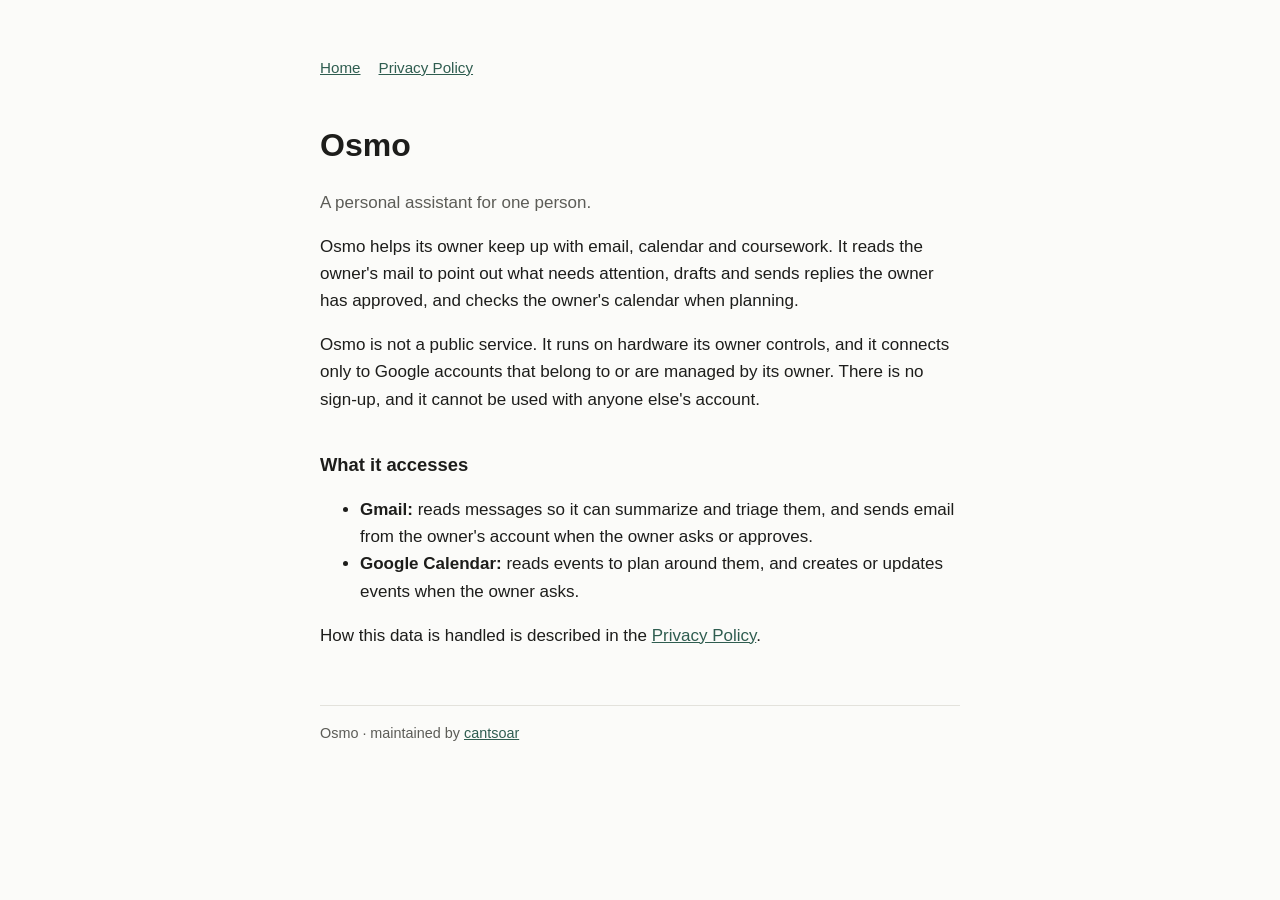
==== index.html @ bdcc7ca0 "Osmo homepage and privacy policy" ====
<!doctype html>
<html lang="en">
<head>
<meta charset="utf-8">
<meta name="viewport" content="width=device-width, initial-scale=1">
<title>Osmo</title>
<meta name="description" content="Osmo is a personal assistant that helps its owner manage email, calendar and coursework.">
<link rel="stylesheet" href="style.css">
</head>
<body>
<main>
<nav><a href="./">Home</a><a href="privacy.html">Privacy Policy</a></nav>
<h1>Osmo</h1>
<p class="muted">A personal assistant for one person.</p>

<p>Osmo helps its owner keep up with email, calendar and coursework. It reads the owner's mail to point
out what needs attention, drafts and sends replies the owner has approved, and checks the owner's
calendar when planning.</p>

<p>Osmo is not a public service. It runs on hardware its owner controls, and it connects only to
Google accounts that belong to or are managed by its owner. There is no sign-up, and it cannot be used
with anyone else's account.</p>

<h2>What it accesses</h2>
<ul>
<li><strong>Gmail:</strong> reads messages so it can summarize and triage them, and sends email from the
owner's account when the owner asks or approves.</li>
<li><strong>Google Calendar:</strong> reads events to plan around them, and creates or updates events
when the owner asks.</li>
</ul>
<p>How this data is handled is described in the <a href="privacy.html">Privacy Policy</a>.</p>

<footer>Osmo · maintained by <a href="https://github.com/cantsoar">cantsoar</a></footer>
</main>
</body>
</html>
---- style.css ----
:root{--bg:#fbfbf9;--fg:#1d1d1b;--muted:#5c5c57;--line:#e3e2dc;--accent:#2f5d50}
@media (prefers-color-scheme:dark){:root{--bg:#161614;--fg:#ecebe6;--muted:#a3a29b;--line:#2e2d29;--accent:#8cc3b1}}
*{box-sizing:border-box}
body{margin:0;background:var(--bg);color:var(--fg);font:17px/1.6 -apple-system,BlinkMacSystemFont,"Segoe UI",Roboto,sans-serif}
main{max-width:680px;margin:0 auto;padding:56px 20px 80px}
h1{font-size:2rem;margin:0 0 4px}h2{font-size:1.15rem;margin:2em 0 .4em}
p,li{color:var(--fg)}.muted{color:var(--muted)}
a{color:var(--accent)}
nav{display:flex;gap:18px;margin:0 0 40px;font-size:.95rem}
footer{margin-top:56px;padding-top:16px;border-top:1px solid var(--line);font-size:.9rem;color:var(--muted)}
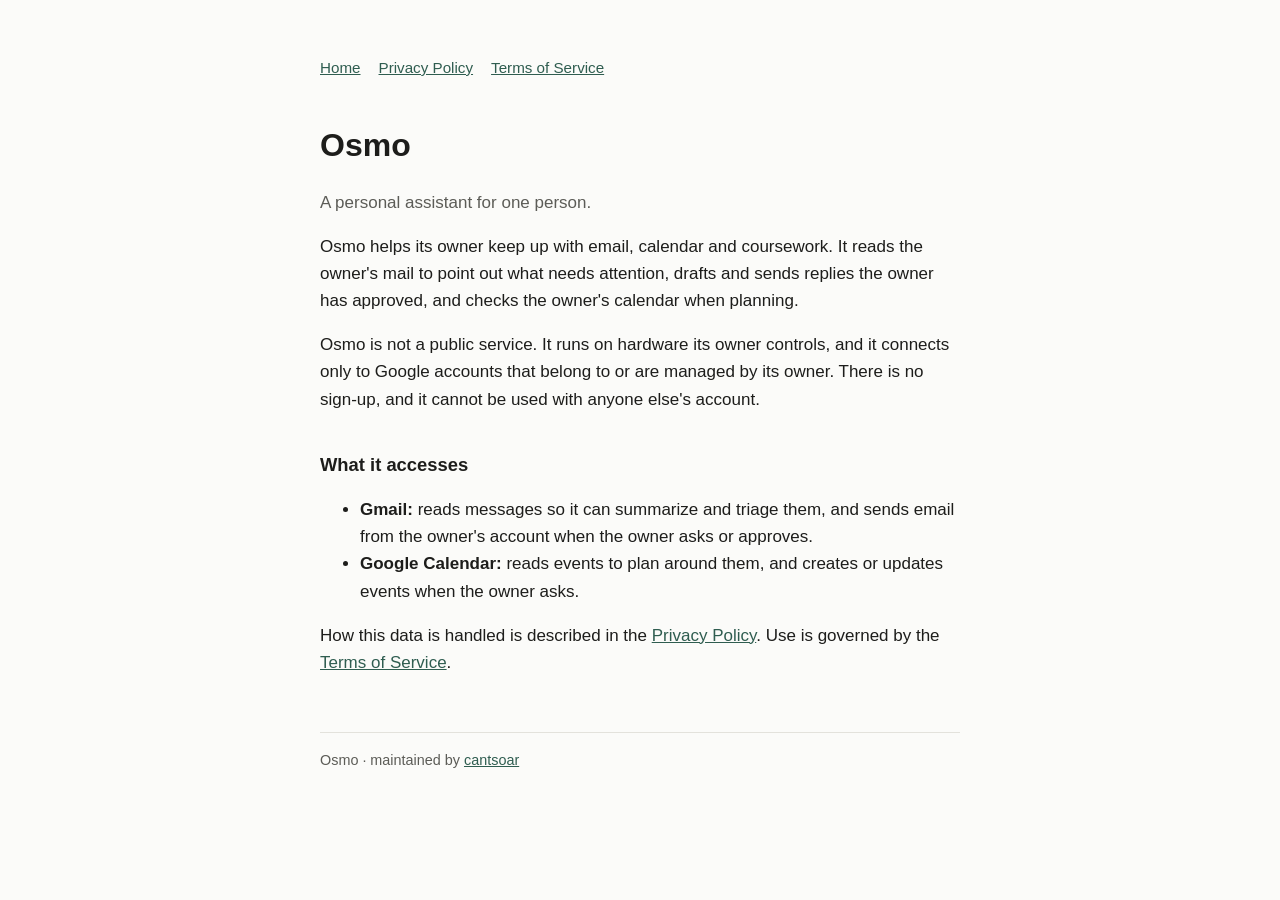
==== commit cd875455: "Add terms of service" ====
--- a/index.html
+++ b/index.html
@@ -9,7 +9,7 @@
 </head>
 <body>
 <main>
-<nav><a href="./">Home</a><a href="privacy.html">Privacy Policy</a></nav>
+<nav><a href="./">Home</a><a href="privacy.html">Privacy Policy</a><a href="terms.html">Terms of Service</a></nav>
 <h1>Osmo</h1>
 <p class="muted">A personal assistant for one person.</p>
 
@@ -28,7 +28,7 @@
 <li><strong>Google Calendar:</strong> reads events to plan around them, and creates or updates events
 when the owner asks.</li>
 </ul>
-<p>How this data is handled is described in the <a href="privacy.html">Privacy Policy</a>.</p>
+<p>How this data is handled is described in the <a href="privacy.html">Privacy Policy</a>. Use is governed by the <a href="terms.html">Terms of Service</a>.</p>
 
 <footer>Osmo · maintained by <a href="https://github.com/cantsoar">cantsoar</a></footer>
 </main>
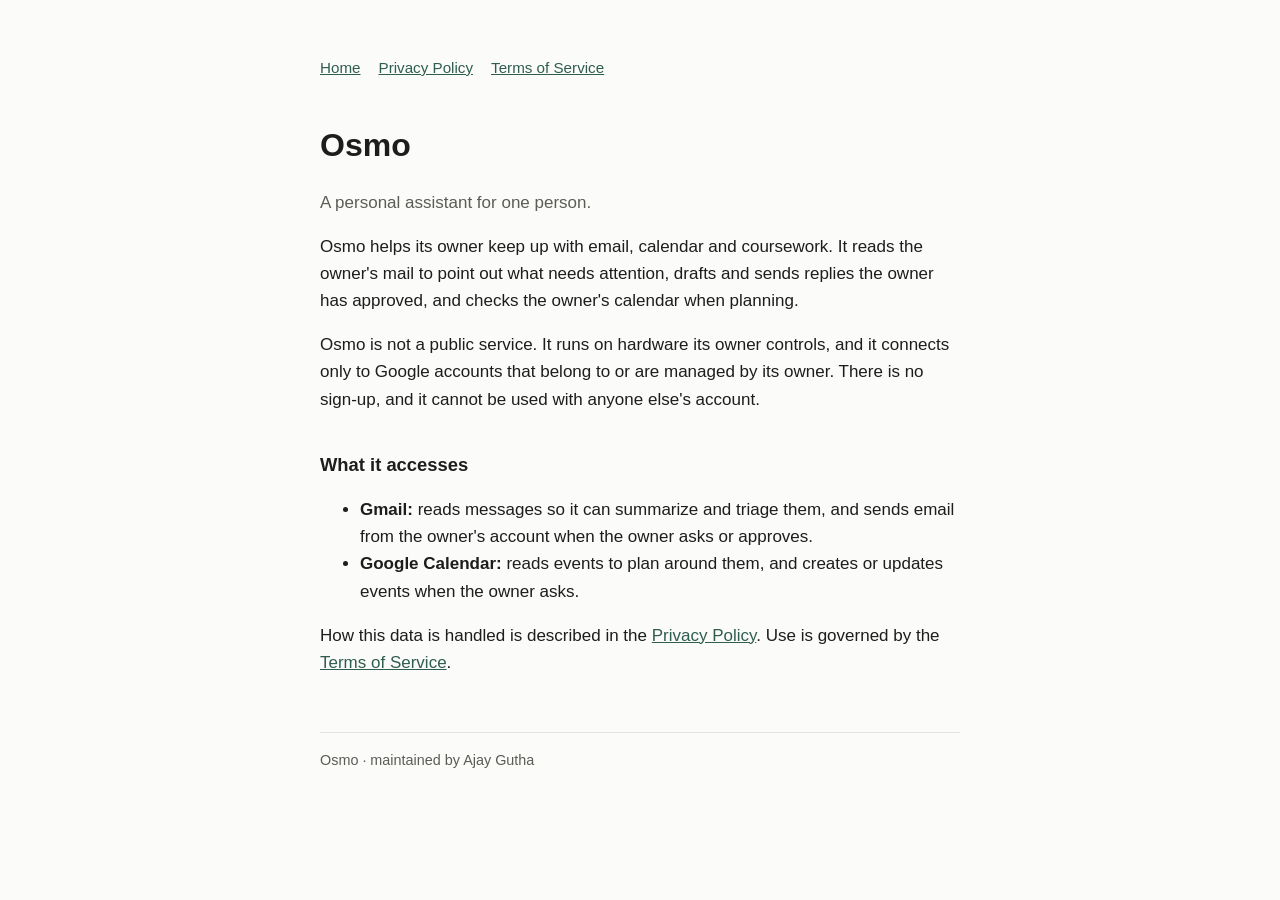
==== commit 8abd2ca4: "Update contact, maintainer and dates Co-Authored-By: Claude Sonnet 5.5 <noreply@anthropic.com>" ====
--- a/index.html
+++ b/index.html
@@ -30,7 +30,7 @@
 </ul>
 <p>How this data is handled is described in the <a href="privacy.html">Privacy Policy</a>. Use is governed by the <a href="terms.html">Terms of Service</a>.</p>
 
-<footer>Osmo · maintained by <a href="https://github.com/cantsoar">cantsoar</a></footer>
+<footer>Osmo · maintained by Ajay Gutha</footer>
 </main>
 </body>
 </html>
